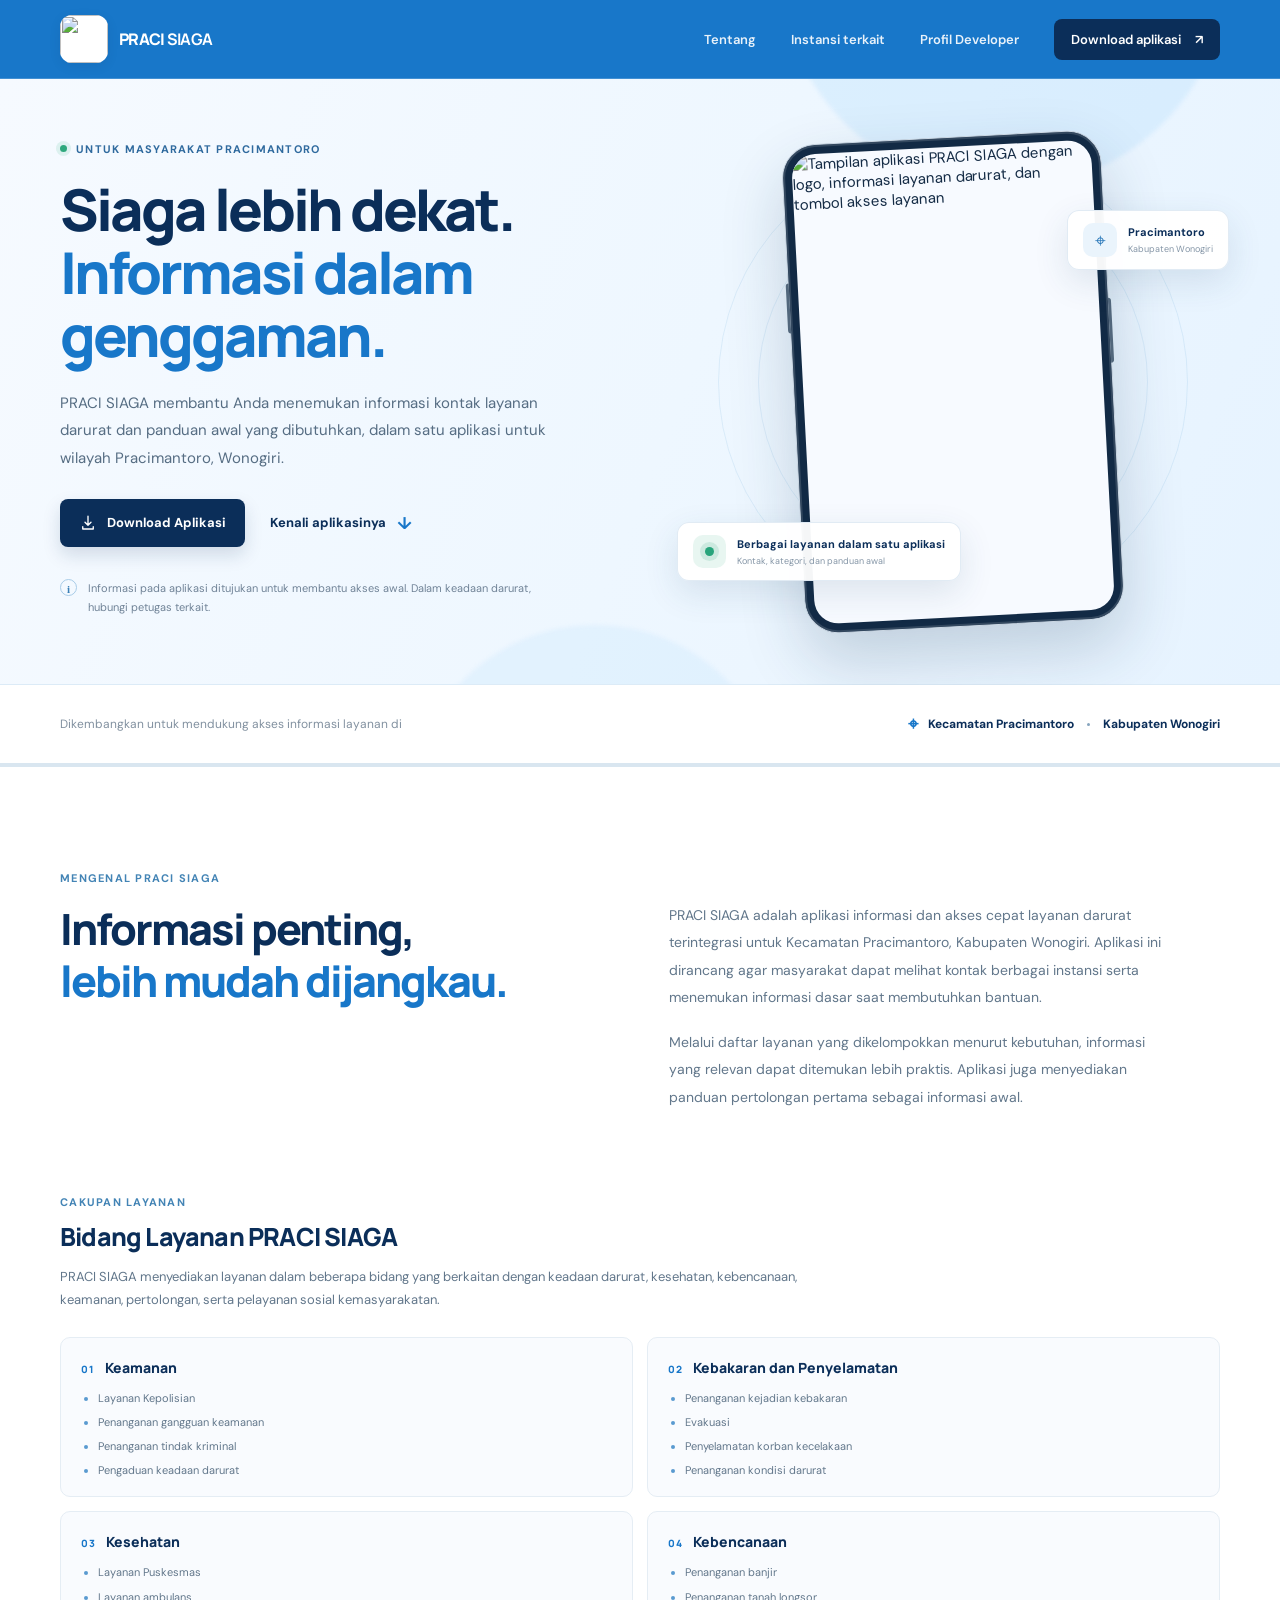
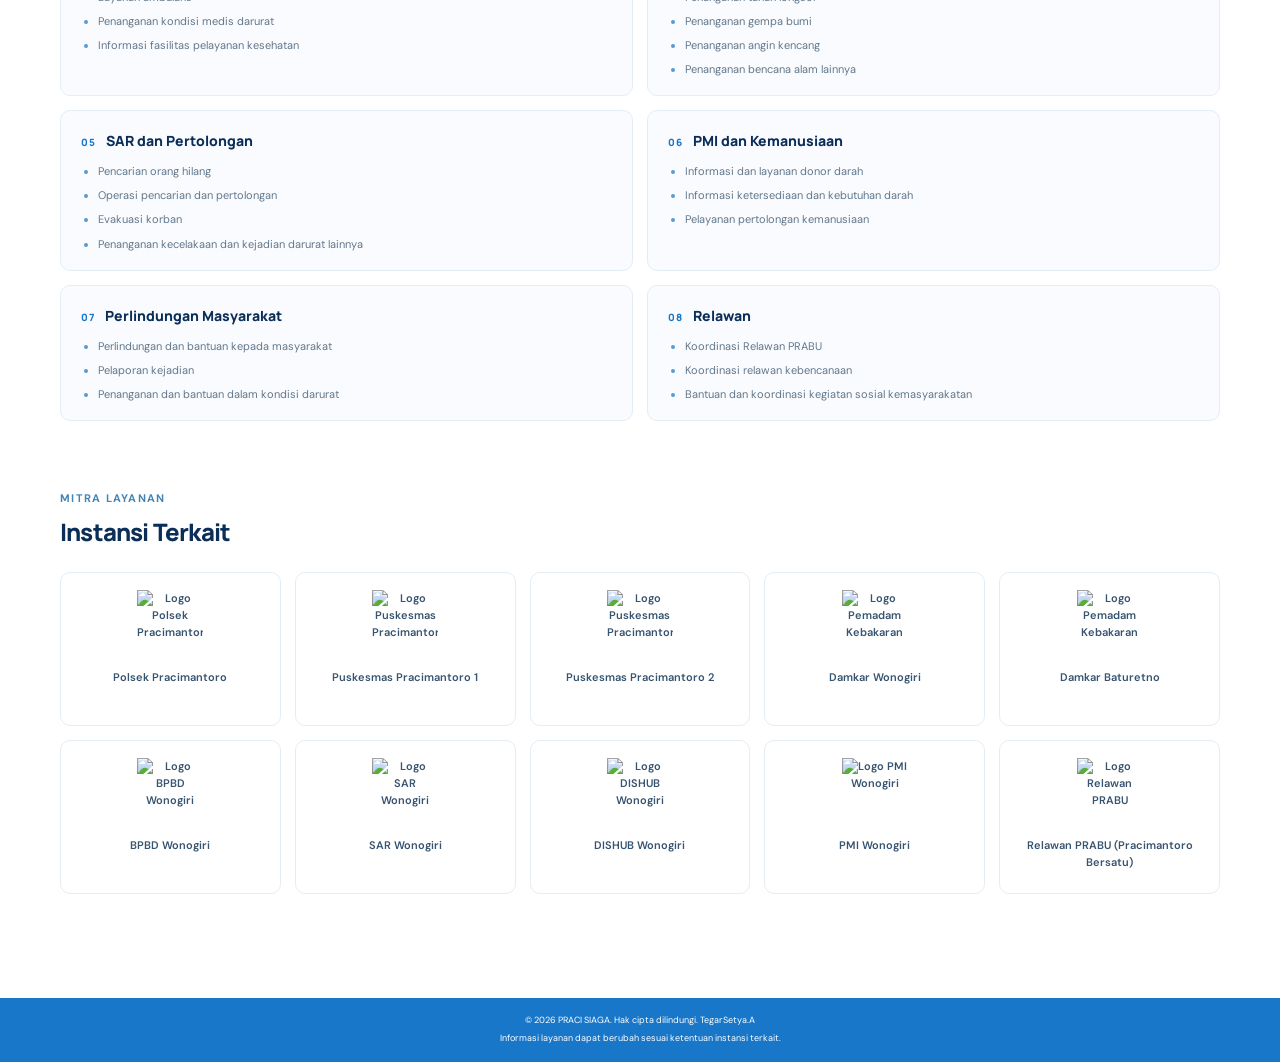
==== index.html @ 0dc073da "Add files via upload" ====
<!doctype html>
<html lang="id">
  <head>
    <meta charset="utf-8" />
    <meta name="viewport" content="width=device-width, initial-scale=1" />
    <meta name="theme-color" content="#0b2e59" />
    <meta
      name="description"
      content="Kenali PRACI SIAGA, aplikasi informasi dan akses cepat layanan darurat terintegrasi untuk masyarakat Kecamatan Pracimantoro, Kabupaten Wonogiri."
    />
    <meta property="og:title" content="PRACI SIAGA — Siaga lebih dekat" />
    <meta
      property="og:description"
      content="Informasi layanan darurat, kontak instansi, dan panduan awal dalam satu aplikasi untuk masyarakat Pracimantoro."
    />
    <meta property="og:type" content="website" />
    <title>PRACI SIAGA — Informasi dan akses cepat layanan darurat</title>
    <link rel="icon" href="assets/logo-praci-siaga.jpg" type="image/jpeg" />
    <link rel="stylesheet" href="styles.css" />
    <script src="script.js" defer></script>
  </head>
  <body>
    <header class="site-header">
      <div class="container header-inner">
        <a class="brand" href="#beranda" aria-label="PRACI SIAGA — ke beranda">
          <img src="assets/logo-praci-siaga.jpg" alt="" width="48" height="48" />
          <span class="brand-name">PRACI <strong>SIAGA</strong></span>
        </a>
        <button class="menu-toggle" type="button" aria-expanded="false" aria-controls="site-nav">
          <span class="sr-only">Buka menu navigasi</span>
          <span></span><span></span><span></span>
        </button>
        <nav class="site-nav" id="site-nav" aria-label="Navigasi utama">
          <a href="#tentang">Tentang</a>
          <a href="#instansi">Instansi terkait</a>
          <a href="developer.html">Profil Developer</a>
          <a class="nav-cta" href="download.html">Download aplikasi <span aria-hidden="true">↗</span></a>
        </nav>
      </div>
    </header>

    <main>
      <section class="hero" id="beranda">
        <div class="hero-glow hero-glow-one" aria-hidden="true"></div>
        <div class="hero-glow hero-glow-two" aria-hidden="true"></div>
        <div class="container hero-layout">
          <div class="hero-copy">
            <p class="eyebrow"><span class="eyebrow-dot"></span> Untuk masyarakat Pracimantoro</p>
            <h1>Siaga lebih dekat.<br /><span>Informasi dalam genggaman.</span></h1>
            <p class="hero-description">
              PRACI SIAGA membantu Anda menemukan informasi kontak layanan darurat dan
              panduan awal yang dibutuhkan, dalam satu aplikasi untuk wilayah
              Pracimantoro, Wonogiri.
            </p>
            <div class="hero-actions">
              <a class="button button-primary" href="download.html">
                <svg viewBox="0 0 24 24" aria-hidden="true"><path d="M12 3v12m0 0 4-4m-4 4-4-4M5 17v3h14v-3" /></svg>
                Download Aplikasi
              </a>
              <a class="text-link" href="#tentang">Kenali aplikasinya <span aria-hidden="true">↓</span></a>
            </div>
            <div class="hero-note">
              <span class="note-icon" aria-hidden="true">i</span>
              <span>Informasi pada aplikasi ditujukan untuk membantu akses awal. Dalam keadaan darurat, hubungi petugas terkait.</span>
            </div>
          </div>

          <div class="hero-visual" aria-label="Pratinjau tampilan aplikasi PRACI SIAGA">
            <div class="visual-orbit orbit-one" aria-hidden="true"></div>
            <div class="visual-orbit orbit-two" aria-hidden="true"></div>
            <div class="floating-card floating-card-top">
              <span class="floating-icon icon-blue" aria-hidden="true">⌖</span>
              <span><strong>Pracimantoro</strong><small>Kabupaten Wonogiri</small></span>
            </div>
            <div class="phone">
              <div class="phone-screen">
                <img
                  class="phone-preview-image"
                  src="assets/praci-siaga-app.png"
                  alt="Tampilan aplikasi PRACI SIAGA dengan logo, informasi layanan darurat, dan tombol akses layanan"
                  width="645"
                  height="913"
                />
              </div>
            </div>
            <div class="floating-card floating-card-bottom">
              <span class="pulse-mark" aria-hidden="true"><span></span></span>
              <span><strong>Berbagai layanan dalam satu aplikasi</strong><small>Kontak, kategori, dan panduan awal</small></span>
            </div>
          </div>
        </div>
        <div class="hero-bottom-line" aria-hidden="true"></div>
      </section>

      <section class="trust-strip" aria-label="Ringkasan aplikasi">
        <div class="container trust-inner">
          <p>Dikembangkan untuk mendukung akses informasi layanan di</p>
          <div class="trust-location"><span aria-hidden="true">⌖</span> Kecamatan Pracimantoro <i></i> Kabupaten Wonogiri</div>
        </div>
      </section>

      <section class="section about-section" id="tentang">
        <div class="container about-layout">
          <div class="section-heading">
            <p class="eyebrow eyebrow-light">Mengenal PRACI SIAGA</p>
            <h2>Informasi penting,<br /><span>lebih mudah dijangkau.</span></h2>
          </div>
          <div class="about-copy">
            <p>
              PRACI SIAGA adalah aplikasi informasi dan akses cepat layanan darurat
              terintegrasi untuk Kecamatan Pracimantoro, Kabupaten Wonogiri. Aplikasi ini
              dirancang agar masyarakat dapat melihat kontak berbagai instansi serta
              menemukan informasi dasar saat membutuhkan bantuan.
            </p>
            <p>
              Melalui daftar layanan yang dikelompokkan menurut kebutuhan, informasi yang
              relevan dapat ditemukan lebih praktis. Aplikasi juga menyediakan panduan
              pertolongan pertama sebagai informasi awal.
            </p>
          </div>
        </div>

        <div class="container service-area-section" aria-labelledby="service-area-title">
          <div class="service-area-heading">
            <p class="eyebrow eyebrow-light">Cakupan layanan</p>
            <h2 id="service-area-title">Bidang Layanan PRACI SIAGA</h2>
            <p>PRACI SIAGA menyediakan layanan dalam beberapa bidang yang berkaitan dengan keadaan darurat, kesehatan, kebencanaan, keamanan, pertolongan, serta pelayanan sosial kemasyarakatan.</p>
          </div>
          <div class="service-area-grid">
            <article class="service-area-card">
              <h3><span>01</span> Keamanan</h3>
              <ul>
                <li>Layanan Kepolisian</li>
                <li>Penanganan gangguan keamanan</li>
                <li>Penanganan tindak kriminal</li>
                <li>Pengaduan keadaan darurat</li>
              </ul>
            </article>
            <article class="service-area-card">
              <h3><span>02</span> Kebakaran dan Penyelamatan</h3>
              <ul>
                <li>Penanganan kejadian kebakaran</li>
                <li>Evakuasi</li>
                <li>Penyelamatan korban kecelakaan</li>
                <li>Penanganan kondisi darurat</li>
              </ul>
            </article>
            <article class="service-area-card">
              <h3><span>03</span> Kesehatan</h3>
              <ul>
                <li>Layanan Puskesmas</li>
                <li>Layanan ambulans</li>
                <li>Penanganan kondisi medis darurat</li>
                <li>Informasi fasilitas pelayanan kesehatan</li>
              </ul>
            </article>
            <article class="service-area-card">
              <h3><span>04</span> Kebencanaan</h3>
              <ul>
                <li>Penanganan banjir</li>
                <li>Penanganan tanah longsor</li>
                <li>Penanganan gempa bumi</li>
                <li>Penanganan angin kencang</li>
                <li>Penanganan bencana alam lainnya</li>
              </ul>
            </article>
            <article class="service-area-card">
              <h3><span>05</span> SAR dan Pertolongan</h3>
              <ul>
                <li>Pencarian orang hilang</li>
                <li>Operasi pencarian dan pertolongan</li>
                <li>Evakuasi korban</li>
                <li>Penanganan kecelakaan dan kejadian darurat lainnya</li>
              </ul>
            </article>
            <article class="service-area-card">
              <h3><span>06</span> PMI dan Kemanusiaan</h3>
              <ul>
                <li>Informasi dan layanan donor darah</li>
                <li>Informasi ketersediaan dan kebutuhan darah</li>
                <li>Pelayanan pertolongan kemanusiaan</li>
              </ul>
            </article>
            <article class="service-area-card">
              <h3><span>07</span> Perlindungan Masyarakat</h3>
              <ul>
                <li>Perlindungan dan bantuan kepada masyarakat</li>
                <li>Pelaporan kejadian</li>
                <li>Penanganan dan bantuan dalam kondisi darurat</li>
              </ul>
            </article>
            <article class="service-area-card">
              <h3><span>08</span> Relawan</h3>
              <ul>
                <li>Koordinasi Relawan PRABU</li>
                <li>Koordinasi relawan kebencanaan</li>
                <li>Bantuan dan koordinasi kegiatan sosial kemasyarakatan</li>
              </ul>
            </article>
          </div>
        </div>

        <div class="container agency-section" id="instansi">
          <div class="agency-heading">
            <p class="eyebrow eyebrow-light">Mitra layanan</p>
            <h2>Instansi Terkait</h2>
          </div>
          <ul class="agency-grid" aria-label="Daftar instansi terkait PRACI SIAGA">
            <li class="agency-card"><img class="agency-logo" src="assets/logo-polsek-pracimantoro.png" alt="Logo Polsek Pracimantoro" width="66" height="66" /><span>Polsek Pracimantoro</span></li>
            <li class="agency-card"><img class="agency-logo" src="assets/logo-puskesmas.png" alt="Logo Puskesmas Pracimantoro" width="66" height="66" /><span>Puskesmas Pracimantoro 1</span></li>
            <li class="agency-card"><img class="agency-logo" src="assets/logo-puskesmas.png" alt="Logo Puskesmas Pracimantoro" width="66" height="66" /><span>Puskesmas Pracimantoro 2</span></li>
            <li class="agency-card"><img class="agency-logo" src="assets/logo-damkar.png" alt="Logo Pemadam Kebakaran" width="66" height="66" /><span>Damkar Wonogiri</span></li>
            <li class="agency-card"><img class="agency-logo" src="assets/logo-damkar.png" alt="Logo Pemadam Kebakaran" width="66" height="66" /><span>Damkar Baturetno</span></li>
            <li class="agency-card"><img class="agency-logo" src="assets/logo-bpbd-wonogiri.png" alt="Logo BPBD Wonogiri" width="66" height="66" /><span>BPBD Wonogiri</span></li>
            <li class="agency-card"><img class="agency-logo" src="assets/logo-sar-wonogiri.png" alt="Logo SAR Wonogiri" width="66" height="66" /><span>SAR Wonogiri</span></li>
            <li class="agency-card"><img class="agency-logo" src="assets/logo-dishub-wonogiri.png" alt="Logo DISHUB Wonogiri" width="66" height="66" /><span>DISHUB Wonogiri</span></li>
            <li class="agency-card"><img class="agency-logo" src="assets/logo-pmi-wonogiri.png" alt="Logo PMI Wonogiri" width="66" height="66" /><span>PMI Wonogiri</span></li>
            <li class="agency-card"><img class="agency-logo" src="assets/logo-relawan-prabu.png" alt="Logo Relawan PRABU" width="66" height="66" /><span>Relawan PRABU (Pracimantoro Bersatu)</span></li>
          </ul>
        </div>
      </section>

    </main>

    <footer class="site-footer">
      <div class="container footer-bottom">
        <span>© 2026 PRACI SIAGA. Hak cipta dilindungi. TegarSetya.A</span>
        <span>Informasi layanan dapat berubah sesuai ketentuan instansi terkait.</span>
      </div>
    </footer>
  </body>
</html>
---- styles.css ----
@import url("https://fonts.googleapis.com/css2?family=DM+Sans:wght@400;500;600;700&family=Manrope:wght@400;500;600;700;800&display=swap");

:root {
  color-scheme: light;
  --navy: #0b2e59;
  --navy-deep: #082447;
  --blue: #1877c9;
  --blue-light: #dff1ff;
  --ice: #f4f9fe;
  --text: #142b45;
  --muted: #61758a;
  --line: #e2eaf1;
  --white: #fff;
  --font-body: "DM Sans", "Segoe UI", sans-serif;
  --font-heading: "Manrope", "Segoe UI", sans-serif;
}

* { box-sizing: border-box; }
html { scroll-behavior: smooth; scroll-padding-top: 92px; }
body { margin: 0; color: var(--text); background: #fff; font-family: var(--font-body); font-size: 15px; -webkit-font-smoothing: antialiased; }
a { color: inherit; text-decoration: none; }
button { font: inherit; }
.container { width: min(1160px, calc(100% - 48px)); margin: 0 auto; }
.sr-only { position: absolute; width: 1px; height: 1px; padding: 0; margin: -1px; overflow: hidden; clip: rect(0,0,0,0); white-space: nowrap; border: 0; }

.site-header { position: sticky; top: 0; z-index: 20; background: var(--blue); border-bottom: 1px solid rgba(255,255,255,.18); backdrop-filter: blur(16px); }
.header-inner { height: 78px; display: flex; align-items: center; justify-content: space-between; }
.brand { display: inline-flex; align-items: center; gap: 11px; }
.brand img { object-fit: cover; border-radius: 12px; background: #fff; box-shadow: 0 3px 12px rgba(9,42,78,.09); }
.brand-name { color: #fff; font-family: var(--font-heading); font-size: 16px; font-weight: 800; letter-spacing: -.7px; }
.brand-name strong { color: #fff; }
.site-nav { display: flex; align-items: center; gap: 35px; color: rgba(255,255,255,.9); font-size: 13px; font-weight: 600; }
.site-nav > a:not(.nav-cta):hover { color: #fff; }
.footer-top:hover { color: var(--blue); }
.site-nav .nav-cta { display: inline-flex; align-items: center; gap: 14px; padding: 12px 17px; color: #fff; background: var(--navy); border-radius: 8px; transition: background .2s, transform .2s; }
.site-nav .nav-cta:hover { color: var(--navy); background: #fff; transform: translateY(-1px); }
.menu-toggle { display: none; border: 0; background: transparent; }

.hero { position: relative; min-height: 606px; overflow: hidden; background: linear-gradient(112deg, #f6faff 0%, #eef7ff 53%, #e6f3ff 100%); }
.hero-layout { position: relative; z-index: 1; display: grid; grid-template-columns: 1.04fr .96fr; align-items: center; min-height: 606px; gap: 48px; }
.hero-copy { max-width: 590px; padding: 58px 0 64px; }
.eyebrow { display: flex; align-items: center; gap: 9px; margin: 0 0 22px; color: #2f6a9e; font-size: 11px; font-weight: 700; letter-spacing: 1.25px; text-transform: uppercase; }
.eyebrow-dot { width: 7px; height: 7px; background: #2ea87d; border-radius: 50%; box-shadow: 0 0 0 4px rgba(46,168,125,.12); }
h1, h2, h3, p { margin-top: 0; }
.hero h1 { margin: 0; color: var(--navy); font-family: var(--font-heading); font-size: clamp(40px, 4.5vw, 58px); font-weight: 800; letter-spacing: -3px; line-height: 1.1; }
.hero h1 span, .section-heading h2 span { color: var(--blue); }
.hero-description { max-width: 515px; margin: 22px 0 26px; color: #566d83; font-size: 15px; line-height: 1.85; }
.hero-actions { display: flex; align-items: center; gap: 25px; }
.button { display: inline-flex; justify-content: center; align-items: center; gap: 10px; min-height: 48px; padding: 0 19px; border-radius: 8px; font-size: 13px; font-weight: 700; transition: transform .2s, background .2s; }
.button svg { width: 18px; height: 18px; fill: none; stroke: currentColor; stroke-width: 1.8; stroke-linecap: round; stroke-linejoin: round; }
.button-primary { color: #fff; background: var(--navy); box-shadow: 0 8px 18px rgba(11,46,89,.15); }
.button-primary:hover { background: var(--blue); transform: translateY(-2px); }
.text-link { display: inline-flex; gap: 11px; align-items: center; color: var(--navy); font-size: 13px; font-weight: 700; }
.text-link span { color: var(--blue); font-size: 17px; }
.hero-note { display: flex; align-items: flex-start; gap: 11px; max-width: 475px; margin-top: 32px; color: #708397; font-size: 11px; line-height: 1.7; }
.note-icon { display: inline-grid; flex: 0 0 17px; height: 17px; place-items: center; color: #397fb6; border: 1px solid #a8cce8; border-radius: 50%; font-family: Georgia,serif; font-size: 11px; font-weight: 700; }
.hero-glow { position: absolute; border-radius: 50%; background: rgba(163,213,249,.25); filter: blur(2px); }
.hero-glow-one { width: 450px; height: 450px; top: -340px; right: 4%; }
.hero-glow-two { width: 370px; height: 370px; bottom: -310px; left: 32%; background: rgba(186,223,250,.23); }
.hero-bottom-line { position: absolute; right: 0; bottom: 0; left: 0; height: 1px; background: #dcebf7; }

.hero-visual { position: relative; display: flex; height: 570px; align-items: center; justify-content: center; }
.visual-orbit { position: absolute; border: 1px solid rgba(70,145,205,.12); border-radius: 50%; }
.orbit-one { width: 470px; height: 470px; }
.orbit-two { width: 390px; height: 390px; }
.phone { position: relative; z-index: 1; width: 320px; height: 490px; padding: 9px; border: 1px solid #ccd8e4; border-radius: 34px; background: #122a45; box-shadow: 0 28px 65px rgba(18,53,86,.2), inset 0 0 0 2px rgba(255,255,255,.14); transform: rotate(-3deg); }
.phone::before { position: absolute; top: 137px; left: -3px; width: 3px; height: 50px; border-radius: 3px 0 0 3px; background: #52677c; content: ""; }
.phone::after { position: absolute; top: 168px; right: -3px; width: 3px; height: 65px; border-radius: 0 3px 3px 0; background: #52677c; content: ""; }
.phone-screen { position: relative; height: 100%; overflow: hidden; border-radius: 24px; background: #f7faff; }
.phone-preview-image { display: block; width: 100%; height: 100%; object-fit: cover; object-position: center; }
.phone-status { display: flex; justify-content: space-between; padding: 1px 5px 20px; color: #293d52; font-size: 8px; font-weight: 700; }
.app-top { display: flex; align-items: center; justify-content: space-between; margin: 0 -15px; padding: 19px 18px 20px; color: #fff; background: linear-gradient(125deg, #0b2e59, #1c72b6); }
.app-kicker { color: #b7daf4; font-size: 7px; font-weight: 600; letter-spacing: .7px; }
.app-top h2 { margin: 6px 0 3px; font-family: var(--font-heading); font-size: 19px; font-weight: 800; letter-spacing: -.5px; }
.app-top p { margin: 0; color: #d4e9f9; font-size: 9px; }
.app-mark { display: grid; width: 36px; height: 36px; place-items: center; border: 1px solid rgba(255,255,255,.47); border-radius: 12px; background: rgba(255,255,255,.14); font-size: 11px; font-weight: 800; }
.phone-search { display: flex; align-items: center; gap: 7px; height: 33px; margin-top: 14px; padding: 0 10px; color: #8a9aaa; border: 1px solid #e4ebf1; border-radius: 7px; background: #fff; font-size: 9px; }
.phone-search span { color: #347db8; font-size: 16px; }
.phone-section-title { display: flex; justify-content: space-between; align-items: center; margin: 16px 0 9px; color: var(--navy); font-size: 10px; }
.phone-section-title span { color: #4285bb; font-size: 8px; }
.service-grid { display: grid; grid-template-columns: repeat(4,1fr); gap: 6px; }
.mini-service { display: flex; align-items: center; flex-direction: column; gap: 5px; padding: 9px 3px 7px; border: 1px solid #edf1f5; border-radius: 8px; background: #fff; color: #506579; font-size: 7px; }
.mini-icon { display: grid; width: 27px; height: 27px; place-items: center; border-radius: 8px; font-size: 15px; font-weight: 700; }
.mini-navy { color: #275d96; background: #eaf3fb; }.mini-red { color: #d85357; background: #fff0ef; }.mini-orange { color: #d48436; background: #fff5e8; }.mini-green { color: #298e78; background: #e9f7f3; }
.contact-row { display: flex; align-items: center; gap: 8px; padding: 9px 0; border-top: 1px solid #eaf0f5; }
.contact-symbol { display: grid; flex: 0 0 30px; height: 30px; place-items: center; border-radius: 8px; font-size: 15px; font-weight: 700; }
.symbol-navy { color: #275d96; background: #eaf3fb; }.symbol-red { color: #d85357; background: #fff0ef; }
.contact-row > span:nth-child(2) { min-width: 0; flex: 1; }
.contact-row strong, .contact-row small { display: block; }
.contact-row strong { overflow: hidden; color: #243a50; font-size: 8px; font-weight: 700; text-overflow: ellipsis; white-space: nowrap; }
.contact-row small { margin-top: 3px; color: #8a99a8; font-size: 7px; }
.contact-arrow { color: #7b91a6; font-size: 19px; }
.phone-bottom { position: absolute; right: 0; bottom: 0; left: 0; display: flex; justify-content: space-around; align-items: center; height: 38px; border-top: 1px solid #e6edf3; background: #fff; color: #8a99a8; font-size: 7px; }
.bottom-active { position: absolute; left: 30px; bottom: 7px; width: 23px; height: 2px; border-radius: 2px; background: #277bb9; }
.floating-card { position: absolute; z-index: 2; display: flex; align-items: center; gap: 11px; padding: 12px 15px; border: 1px solid rgba(222,233,243,.9); border-radius: 12px; background: rgba(255,255,255,.96); box-shadow: 0 12px 34px rgba(29,71,108,.12); }
.floating-card strong, .floating-card small { display: block; }
.floating-card strong { color: var(--navy); font-size: 11px; }
.floating-card small { margin-top: 4px; color: #8596a7; font-size: 9px; }
.floating-card-top { top: 113px; right: -9px; }
.floating-card-bottom { bottom: 86px; left: -9px; }
.floating-icon { display: grid; width: 34px; height: 34px; place-items: center; border-radius: 10px; font-size: 19px; }
.icon-blue { color: #2776b8; background: #eaf4fc; }
.pulse-mark { display: grid; width: 33px; height: 33px; place-items: center; border-radius: 10px; background: #e8f6f1; }
.pulse-mark span { width: 9px; height: 9px; border-radius: 50%; background: #28a47b; box-shadow: 0 0 0 5px rgba(40,164,123,.15); }

.trust-strip { background: #fff; border-bottom: 4px solid #d9e6f0; }
.trust-inner { display: flex; justify-content: space-between; align-items: center; min-height: 78px; }
.trust-inner p { margin: 0; color: #8291a0; font-size: 12px; }
.trust-location { display: flex; align-items: center; gap: 10px; color: var(--navy); font-size: 12px; font-weight: 700; }
.trust-location span { color: var(--blue); font-size: 18px; }
.trust-location i { width: 3px; height: 3px; margin: 0 3px; border-radius: 50%; background: #86a4be; }

.section { padding: 104px 0; }
.about-section { background: #fff; }
.about-layout { display: grid; grid-template-columns: .95fr 1.05fr; gap: 110px; align-items: start; }
.eyebrow-light { margin-bottom: 18px; color: #4384b5; }
.section-heading h2 { margin: 0; color: var(--navy); font-family: var(--font-heading); font-size: clamp(32px,3.5vw,43px); font-weight: 800; letter-spacing: -2px; line-height: 1.2; }
.about-copy { max-width: 510px; padding-top: 31px; }
.about-copy p { margin-bottom: 18px; color: #62778b; font-size: 14px; line-height: 1.95; }

.service-area-section { margin-top: 66px; }
.service-area-heading { max-width: 760px; margin-bottom: 25px; }
.service-area-heading .eyebrow { margin-bottom: 10px; }
.service-area-heading h2 { margin: 0 0 11px; color: var(--navy); font-family: var(--font-heading); font-size: 25px; font-weight: 800; letter-spacing: -.8px; }
.service-area-heading > p:last-child { margin: 0; color: #62778b; font-size: 13px; line-height: 1.8; }
.service-area-grid { display: grid; grid-template-columns: repeat(2, minmax(0, 1fr)); gap: 14px; }
.service-area-card { padding: 19px 20px 17px; border: 1px solid #e5edf4; border-radius: 10px; background: #f9fbfe; }
.service-area-card h3 { display: flex; align-items: baseline; gap: 11px; margin: 0 0 11px; color: var(--navy); font-family: var(--font-heading); font-size: 14px; font-weight: 800; line-height: 1.5; }
.service-area-card h3 span { flex: 0 0 auto; color: var(--blue); font-size: 10px; letter-spacing: .5px; }
.service-area-card ul { display: grid; gap: 6px; margin: 0; padding: 0 0 0 17px; color: #62778b; font-size: 11px; line-height: 1.65; }
.service-area-card li::marker { color: #5a9ad0; }

.agency-section { margin-top: 70px; }
.agency-heading { margin-bottom: 24px; }
.agency-heading .eyebrow { margin-bottom: 10px; }
.agency-heading h2 { margin: 0; color: var(--navy); font-family: var(--font-heading); font-size: 24px; font-weight: 800; letter-spacing: -.8px; }
.agency-grid { display: grid; grid-template-columns: repeat(5, minmax(0, 1fr)); gap: 14px; margin: 0; padding: 0; list-style: none; }
.agency-card { display: flex; min-height: 154px; flex-direction: column; align-items: center; justify-content: flex-start; gap: 13px; padding: 17px 12px 15px; border: 1px solid #e5edf4; border-radius: 10px; background: #fff; color: #36536f; text-align: center; font-size: 11px; font-weight: 600; line-height: 1.55; }
.agency-logo { display: block; width: 66px; height: 66px; flex: 0 0 66px; object-fit: contain; }

.download-section { padding: 84px 0 75px; background: #fff; }
.download-card { position: relative; display: flex; min-height: 300px; justify-content: space-between; align-items: center; padding: 45px 65px; overflow: hidden; border-radius: 14px; background: linear-gradient(110deg,#eaf5fe,#f3f9fe 65%,#e7f3fd); }
.download-copy { position: relative; z-index: 1; max-width: 625px; }
.download-copy .eyebrow { margin-bottom: 14px; color: #3379af; }
.download-copy h2 { margin: 0 0 13px; color: var(--navy); font-family: var(--font-heading); font-size: clamp(26px,3vw,35px); font-weight: 800; letter-spacing: -1.3px; line-height: 1.25; }
.download-copy > p:not(.eyebrow):not(.download-status) { max-width: 540px; margin: 0 0 19px; color: #61798e; font-size: 12px; line-height: 1.8; }
.button-download { min-height: 44px; color: #fff; background: #7e9ab2; cursor: not-allowed; font-size: 11px; }
.download-status { display: inline-flex; align-items: center; gap: 7px; margin: 13px 0 0 11px; color: #76899a; font-size: 10px; }
.download-status span { color: #d9974e; font-size: 9px; }
.download-brand { position: relative; z-index: 1; display: flex; flex-direction: column; align-items: center; gap: 11px; margin-right: 28px; }
.download-brand img { width: 142px; height: 142px; object-fit: cover; border: 6px solid rgba(255,255,255,.86); border-radius: 23px; box-shadow: 0 12px 35px rgba(25,67,103,.12); }
.download-brand span { color: #4d7798; font-size: 8px; font-weight: 700; letter-spacing: 1.4px; }
.download-watermark { position: absolute; right: 12%; bottom: -155px; color: rgba(72,143,200,.05); font-family: var(--font-heading); font-size: 390px; font-weight: 800; letter-spacing: -35px; line-height: 1; pointer-events: none; }
.download-note { margin: 14px 0 0; color: #8c9baa; text-align: center; font-size: 10px; }
.download-page-main { display: flex; min-height: calc(100vh - 78px - 72px); align-items: center; background: #fff; }
.download-page .download-section { width: 100%; }
.download-page .download-copy h1 { margin: 0 0 13px; color: var(--navy); font-family: var(--font-heading); font-size: clamp(26px,3vw,35px); font-weight: 800; letter-spacing: -1.3px; line-height: 1.25; }
.download-page .download-copy h1 + p { max-width: 540px; margin: 0 0 19px; color: #61798e; font-size: 12px; line-height: 1.8; }
.download-header-group { display: flex; align-items: center; gap: 20px; }
.download-header-back { min-height: 40px; padding: 0 14px; color: var(--navy); border: 1px solid #d6e4ef; background: #f4f9fe; font-size: 11px; }
.download-header-back:hover { background: #e8f4fd; }
.download-profile-link { color: #3379af; font-size: 11px; font-weight: 700; }
.download-profile-link:hover { color: var(--navy); }
.developer-page .download-profile-link,
.developer-page .download-profile-link:hover { color: #fff; }

.developer-page-main { background: #fff; }
.developer-hero { padding: 65px 0; background: linear-gradient(112deg, #f6faff 0%, #eef7ff 53%, #e6f3ff 100%); }
.developer-hero-layout { display: flex; align-items: center; gap: 32px; }
.developer-photo-trigger { width: 132px; height: 158px; flex: 0 0 132px; padding: 6px; overflow: hidden; border: 1px solid #d8e8f5; border-radius: 20px; background: rgba(255,255,255,.78); box-shadow: 0 14px 35px rgba(25,67,103,.15); cursor: zoom-in; }
.developer-photo-trigger:focus-visible, .developer-photo-close:focus-visible { outline: 3px solid var(--blue); outline-offset: 3px; }
.developer-photo { display: block; width: 100%; height: 100%; object-fit: cover; object-position: center 25%; border-radius: 14px; }
.developer-photo-dialog { position: relative; max-width: min(90vw, 720px); max-height: 92vh; padding: 14px; overflow: visible; border: 1px solid rgba(255,255,255,.25); border-radius: 16px; background: #fff; box-shadow: 0 24px 80px rgba(0,0,0,.35); }
.developer-photo-dialog[open] { display: grid; place-items: center; }
.developer-photo-dialog::backdrop { background: rgba(5,19,34,.82); backdrop-filter: blur(4px); }
.developer-photo-dialog > img { display: block; max-width: calc(90vw - 28px); max-height: calc(92vh - 28px); object-fit: contain; border-radius: 8px; }
.developer-photo-close { position: absolute; z-index: 1; top: -13px; right: -13px; display: grid; width: 36px; height: 36px; place-items: center; border: 1px solid #dbe5ed; border-radius: 50%; background: #fff; color: var(--navy); box-shadow: 0 3px 12px rgba(0,0,0,.2); font-size: 25px; line-height: 1; cursor: pointer; }
.developer-intro .eyebrow { margin-bottom: 11px; }
.developer-intro h1 { margin: 0; color: var(--navy); font-family: var(--font-heading); font-size: clamp(32px,4vw,46px); font-weight: 800; letter-spacing: -2px; line-height: 1.2; }
.developer-role { margin: 10px 0 0; color: #4f6c85; font-size: 14px; font-weight: 600; }
.developer-intro blockquote { margin: 19px 0 0; color: #58748d; font-size: 14px; font-style: italic; line-height: 1.7; }
.developer-content { padding-top: 63px; padding-bottom: 72px; }
.developer-section { margin-bottom: 48px; }
.developer-section > .eyebrow, .developer-contact .eyebrow { margin-bottom: 9px; }
.developer-section h2, .developer-contact h2 { margin: 0 0 14px; color: var(--navy); font-family: var(--font-heading); font-size: clamp(22px,2.5vw,29px); font-weight: 800; letter-spacing: -.8px; line-height: 1.3; }
.developer-section > p:not(.eyebrow) { max-width: 850px; margin: 0 0 12px; color: #61798e; font-size: 13px; line-height: 1.85; }
.developer-card-grid { display: grid; grid-template-columns: repeat(3,minmax(0,1fr)); gap: 14px; }
.developer-info-card { padding: 20px; border: 1px solid #e5edf4; border-radius: 10px; background: #f9fbfe; }
.developer-info-card h3 { margin: 0 0 8px; color: var(--navy); font-family: var(--font-heading); font-size: 14px; font-weight: 800; }
.developer-info-card p { margin: 0; color: #61798e; font-size: 12px; line-height: 1.75; }
.developer-mission-grid { grid-template-columns: repeat(2,minmax(0,1fr)); }
.developer-contact { display: grid; grid-template-columns: 1fr 1fr; gap: 28px; align-items: center; padding: 27px; border: 1px solid #e2edf6; border-radius: 12px; background: #f4f9fe; }
.developer-contact h2 { margin-bottom: 9px; }
.developer-contact > div > p:last-child { margin: 0; color: #61798e; font-size: 12px; line-height: 1.7; }
.developer-contact address { display: grid; gap: 13px; color: #49677f; font-size: 12px; font-style: normal; overflow-wrap: anywhere; }
.developer-contact address a, .developer-contact address p { margin: 0; }
.developer-contact address a:hover { color: var(--blue); }
.developer-contact address span { display: block; margin-bottom: 3px; color: #8092a2; font-size: 10px; font-weight: 700; letter-spacing: .3px; text-transform: uppercase; }
.developer-header-links { display: flex; align-items: center; gap: 20px; }

.emergency-note { padding: 32px 0; background: #f7f9fb; border-top: 1px solid #edf1f4; border-bottom: 1px solid #edf1f4; }
.emergency-note-inner { display: flex; align-items: center; gap: 17px; }
.emergency-symbol { display: grid; flex: 0 0 35px; height: 35px; place-items: center; color: #b86d27; border: 1px solid #eddbbf; border-radius: 50%; background: #fff9f0; font-family: Georgia,serif; font-weight: 700; }
.emergency-note h2 { margin: 0 0 5px; color: var(--navy); font-family: var(--font-heading); font-size: 13px; font-weight: 800; }
.emergency-note p { max-width: 700px; margin: 0; color: #77899a; font-size: 10px; line-height: 1.7; }
.emergency-note-inner > a { display: inline-flex; flex: 0 0 auto; gap: 8px; align-items: center; margin-left: auto; color: #2f75aa; font-size: 10px; font-weight: 700; }

.site-footer { background: var(--blue); }
.footer-main { display: flex; align-items: center; gap: 25px; padding-top: 30px; padding-bottom: 27px; }
.footer-brand img { width: 42px; height: 42px; }
.footer-brand .brand-name { font-size: 14px; }
.footer-main > p { margin: 0; color: #7b8b9a; font-size: 10px; line-height: 1.7; }
.footer-top { display: inline-flex; gap: 10px; align-items: center; margin-left: auto; color: #63798d; font-size: 10px; font-weight: 600; }
.footer-top span { color: #347daf; font-size: 15px; }
.footer-bottom { display: flex; flex-direction: column; align-items: center; justify-content: center; gap: 6px; padding-top: 16px; padding-bottom: 18px; color: #fff; font-size: 9px; text-align: center; }

@media (min-width: 1400px) { .hero-layout { min-height: 650px; }.hero { min-height: 650px; }.hero-visual { height: 610px; } }
@media (max-width: 1000px) {
  .container { width: min(100% - 40px, 820px); }
  .hero-layout { grid-template-columns: 1.05fr .95fr; gap: 20px; }
  .hero h1 { font-size: 47px; }
  .hero-visual { transform: scale(.9); transform-origin: center; }
  .floating-card-top { right: -22px; }.floating-card-bottom { left: -22px; }
  .about-layout { gap: 55px; }
  .service-area-grid { gap: 11px; }
  .service-area-card { padding-right: 16px; padding-left: 16px; }
  .agency-grid { grid-template-columns: repeat(3, minmax(0, 1fr)); }
  .download-card { padding-right: 42px; padding-left: 42px; }
}
@media (max-width: 700px) {
  html { scroll-padding-top: 72px; }
  .container { width: calc(100% - 38px); }
  .header-inner { height: 68px; }
  .download-header-group { gap: 12px; }
  .download-header-group .brand { gap: 8px; }
  .brand img { width: 41px; height: 41px; border-radius: 10px; }
  .brand-name { font-size: 14px; }
  .download-header-back { min-height: 38px; padding: 0 10px; font-size: 9px; }
  .developer-hero { padding: 44px 0; }
  .developer-hero-layout { align-items: flex-start; flex-direction: column; gap: 19px; }
  .developer-photo-trigger { width: 104px; height: 126px; flex-basis: 104px; border-radius: 16px; }
  .developer-photo-trigger img { border-radius: 11px; }
  .developer-role { font-size: 12px; line-height: 1.6; }
  .developer-intro blockquote { margin-top: 13px; font-size: 12px; }
  .developer-content { padding-top: 44px; padding-bottom: 52px; }
  .developer-section { margin-bottom: 36px; }
  .developer-section > p:not(.eyebrow) { font-size: 11px; }
  .developer-card-grid, .developer-mission-grid { grid-template-columns: 1fr; gap: 10px; }
  .developer-info-card { padding: 16px; }
  .developer-info-card h3 { font-size: 12px; }
  .developer-info-card p { font-size: 10px; }
  .developer-contact { grid-template-columns: 1fr; gap: 19px; padding: 20px; }
  .developer-contact address { font-size: 10px; }
  .developer-header-links { gap: 9px; }
  .developer-header-links .download-header-back { font-size: 8px; }
  .menu-toggle { display: flex; width: 39px; height: 39px; flex-direction: column; justify-content: center; gap: 5px; padding: 8px; cursor: pointer; }
  .menu-toggle span:not(.sr-only) { width: 22px; height: 2px; border-radius: 2px; background: #fff; }
  .site-nav { position: absolute; top: 67px; right: 0; left: 0; display: none; flex-direction: column; align-items: stretch; gap: 0; padding: 7px 19px 18px; border-bottom: 1px solid rgba(255,255,255,.2); background: var(--blue); box-shadow: 0 14px 20px rgba(12,45,77,.12); }
  .site-nav.is-open { display: flex; }
  .site-nav > a:not(.nav-cta) { padding: 13px 4px; border-bottom: 1px solid rgba(255,255,255,.2); }
  .site-nav .nav-cta { justify-content: space-between; margin-top: 13px; }
  .hero { min-height: 0; }
  .hero-layout { display: flex; min-height: 0; flex-direction: column; gap: 0; align-items: stretch; }
  .hero-copy { padding: 50px 0 0; }
  .eyebrow { margin-bottom: 18px; font-size: 9px; }
  .hero h1 { font-size: clamp(37px,10vw,49px); letter-spacing: -2.4px; }
  .hero-description { margin: 18px 0 21px; font-size: 13px; line-height: 1.8; }
  .hero-actions { flex-wrap: wrap; gap: 16px; }
  .button { min-height: 45px; padding: 0 14px; font-size: 11px; }
  .text-link { font-size: 11px; }
  .hero-note { margin-top: 22px; font-size: 10px; }
  .hero-visual { height: 440px; margin-top: 46px; transform: scale(.78); transform-origin: center top; }
  .floating-card-top { top: 80px; right: -5px; }.floating-card-bottom { bottom: 43px; left: -8px; }
  .trust-inner { min-height: 80px; align-items: flex-start; flex-direction: column; justify-content: center; gap: 8px; }
  .trust-inner p { font-size: 10px; }.trust-location { gap: 7px; font-size: 10px; }
  .trust-location span { font-size: 14px; }
  .section { padding: 70px 0; }
  .about-layout { grid-template-columns: 1fr; gap: 13px; }
  .section-heading h2 { font-size: 34px; letter-spacing: -1.5px; }
  .about-copy { padding-top: 0; }.about-copy p { font-size: 12px; }
  .service-area-section { margin-top: 48px; }
  .service-area-heading h2 { font-size: 22px; }
  .service-area-heading > p:last-child { font-size: 11px; }
  .service-area-grid { grid-template-columns: 1fr; gap: 10px; }
  .service-area-card { padding: 16px; }
  .service-area-card h3 { font-size: 13px; }
  .service-area-card ul { font-size: 10px; }
  .agency-section { margin-top: 52px; }
  .agency-grid { grid-template-columns: repeat(2, minmax(0, 1fr)); gap: 10px; }
  .agency-card { min-height: 144px; padding: 14px 9px 12px; font-size: 10px; }
  .agency-logo { width: 60px; height: 60px; flex-basis: 60px; }
  .download-section { padding: 60px 0; }
  .download-card { min-height: 0; align-items: flex-start; flex-direction: column; gap: 22px; padding: 29px 24px; }
  .download-copy h2 { font-size: 27px; }
  .download-copy > p:not(.eyebrow):not(.download-status) { font-size: 11px; }
  .download-status { margin-left: 0; }
  .download-brand { flex-direction: row; gap: 10px; margin: 0; }
  .download-brand img { width: 48px; height: 48px; border-width: 3px; border-radius: 10px; }
  .download-brand span { font-size: 7px; }
  .download-note { font-size: 9px; line-height: 1.6; }
  .emergency-note-inner { align-items: flex-start; flex-wrap: wrap; gap: 10px 12px; }
  .emergency-symbol { flex-basis: 30px; height: 30px; }
  .emergency-note-inner > div { flex: 1; }
  .emergency-note h2 { font-size: 12px; }.emergency-note p { font-size: 9px; }
  .emergency-note-inner > a { margin: 2px 0 0 42px; font-size: 9px; }
  .footer-main { flex-wrap: wrap; gap: 14px; padding-top: 24px; }
  .footer-main > p { order: 3; width: 100%; }
  .footer-top { font-size: 9px; }
  .footer-bottom { font-size: 8px; }
}
@media (max-width: 380px) {
  .container { width: calc(100% - 30px); }
  .hero h1 { font-size: 36px; }
  .hero-actions { align-items: flex-start; flex-direction: column; }
  .hero-visual { height: 405px; margin-top: 58px; transform: scale(.7); }
  .download-status { font-size: 9px; }
}
@media (prefers-reduced-motion: reduce) {
  *, *::before, *::after { scroll-behavior: auto !important; animation-duration: .01ms !important; animation-iteration-count: 1 !important; transition-duration: .01ms !important; }
}
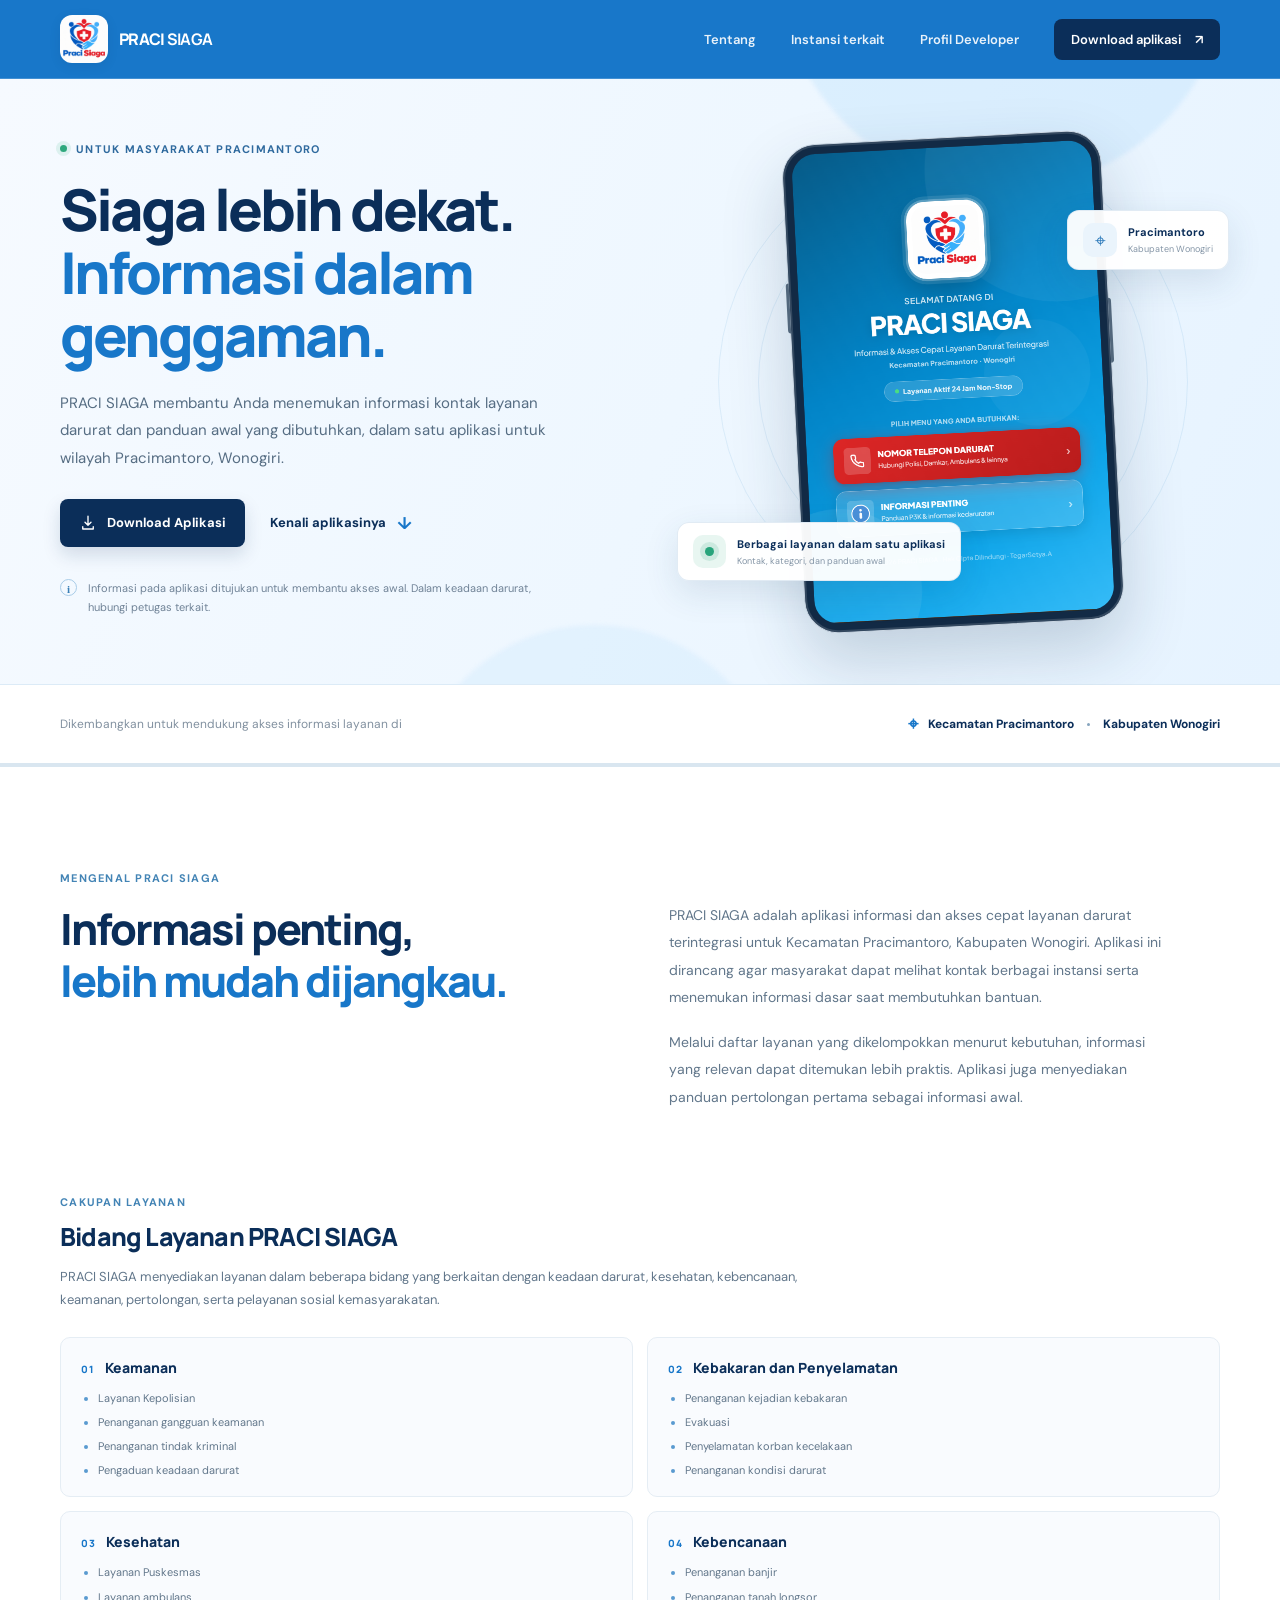
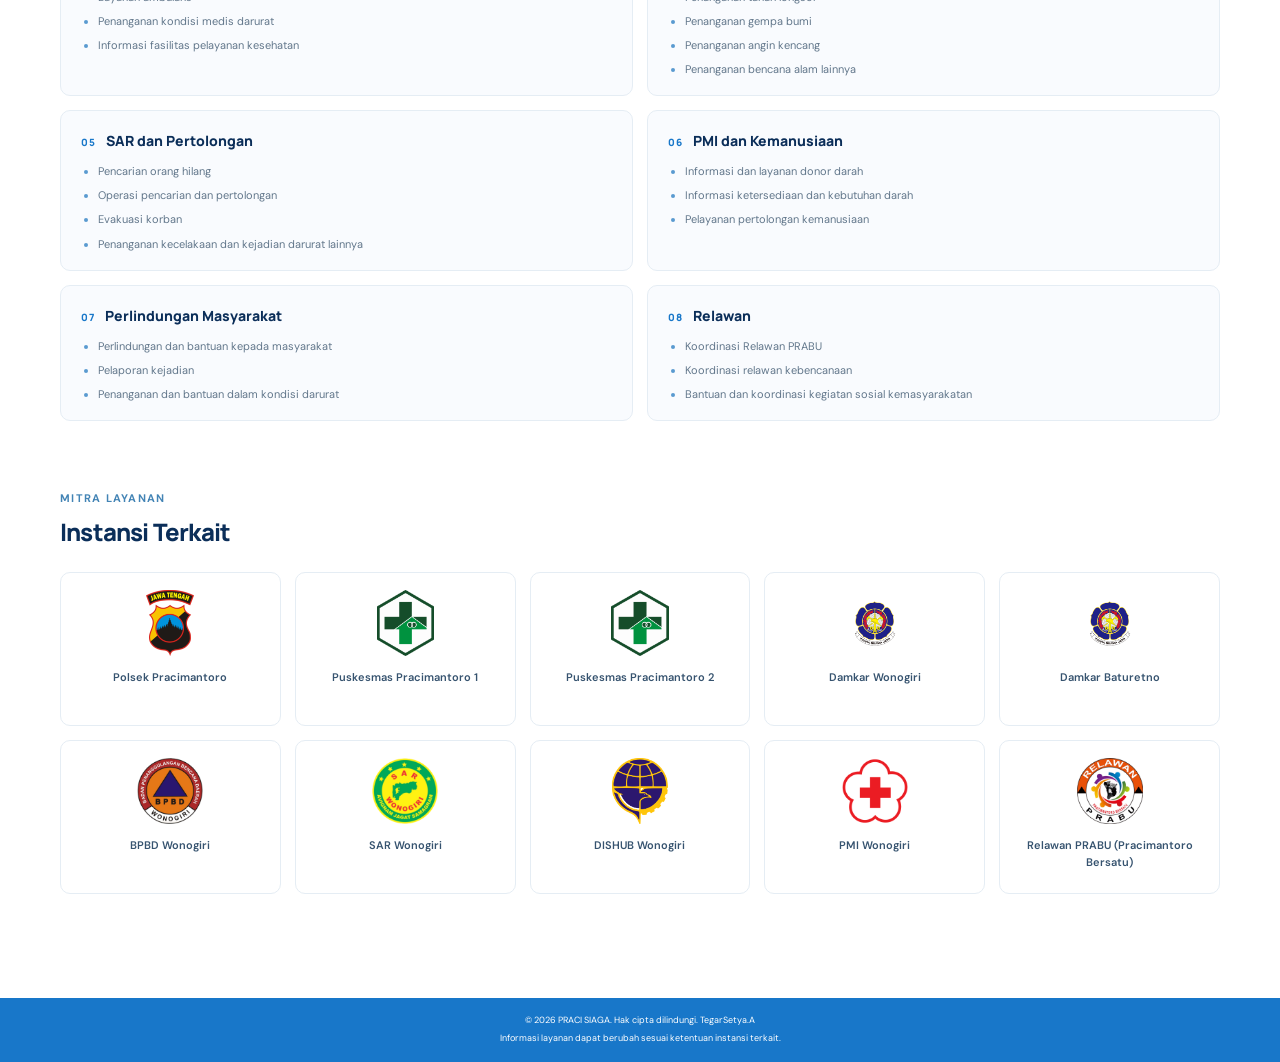
==== commit dc56b120: "Add Google Search Console verification tag Co-authored-by: Copilot <223556219+Copilot@users.noreply." ====
--- a/index.html
+++ b/index.html
@@ -4,6 +4,7 @@
     <meta charset="utf-8" />
     <meta name="viewport" content="width=device-width, initial-scale=1" />
     <meta name="theme-color" content="#0b2e59" />
+    <meta name="google-site-verification" content="3XAbHLkq53jaSS6EdIxBK-yme9j9o7eOcM0wpCHH6LY" />
     <meta
       name="description"
       content="Kenali PRACI SIAGA, aplikasi informasi dan akses cepat layanan darurat terintegrasi untuk masyarakat Kecamatan Pracimantoro, Kabupaten Wonogiri."
--- a/styles.css
+++ b/styles.css
@@ -144,7 +144,8 @@
 .download-copy .eyebrow { margin-bottom: 14px; color: #3379af; }
 .download-copy h2 { margin: 0 0 13px; color: var(--navy); font-family: var(--font-heading); font-size: clamp(26px,3vw,35px); font-weight: 800; letter-spacing: -1.3px; line-height: 1.25; }
 .download-copy > p:not(.eyebrow):not(.download-status) { max-width: 540px; margin: 0 0 19px; color: #61798e; font-size: 12px; line-height: 1.8; }
-.button-download { min-height: 44px; color: #fff; background: #7e9ab2; cursor: not-allowed; font-size: 11px; }
+.button-download { min-height: 44px; color: #fff; background: var(--navy); cursor: pointer; font-size: 11px; }
+.button-download:hover { background: var(--blue); transform: translateY(-2px); }
 .download-status { display: inline-flex; align-items: center; gap: 7px; margin: 13px 0 0 11px; color: #76899a; font-size: 10px; }
 .download-status span { color: #d9974e; font-size: 9px; }
 .download-brand { position: relative; z-index: 1; display: flex; flex-direction: column; align-items: center; gap: 11px; margin-right: 28px; }
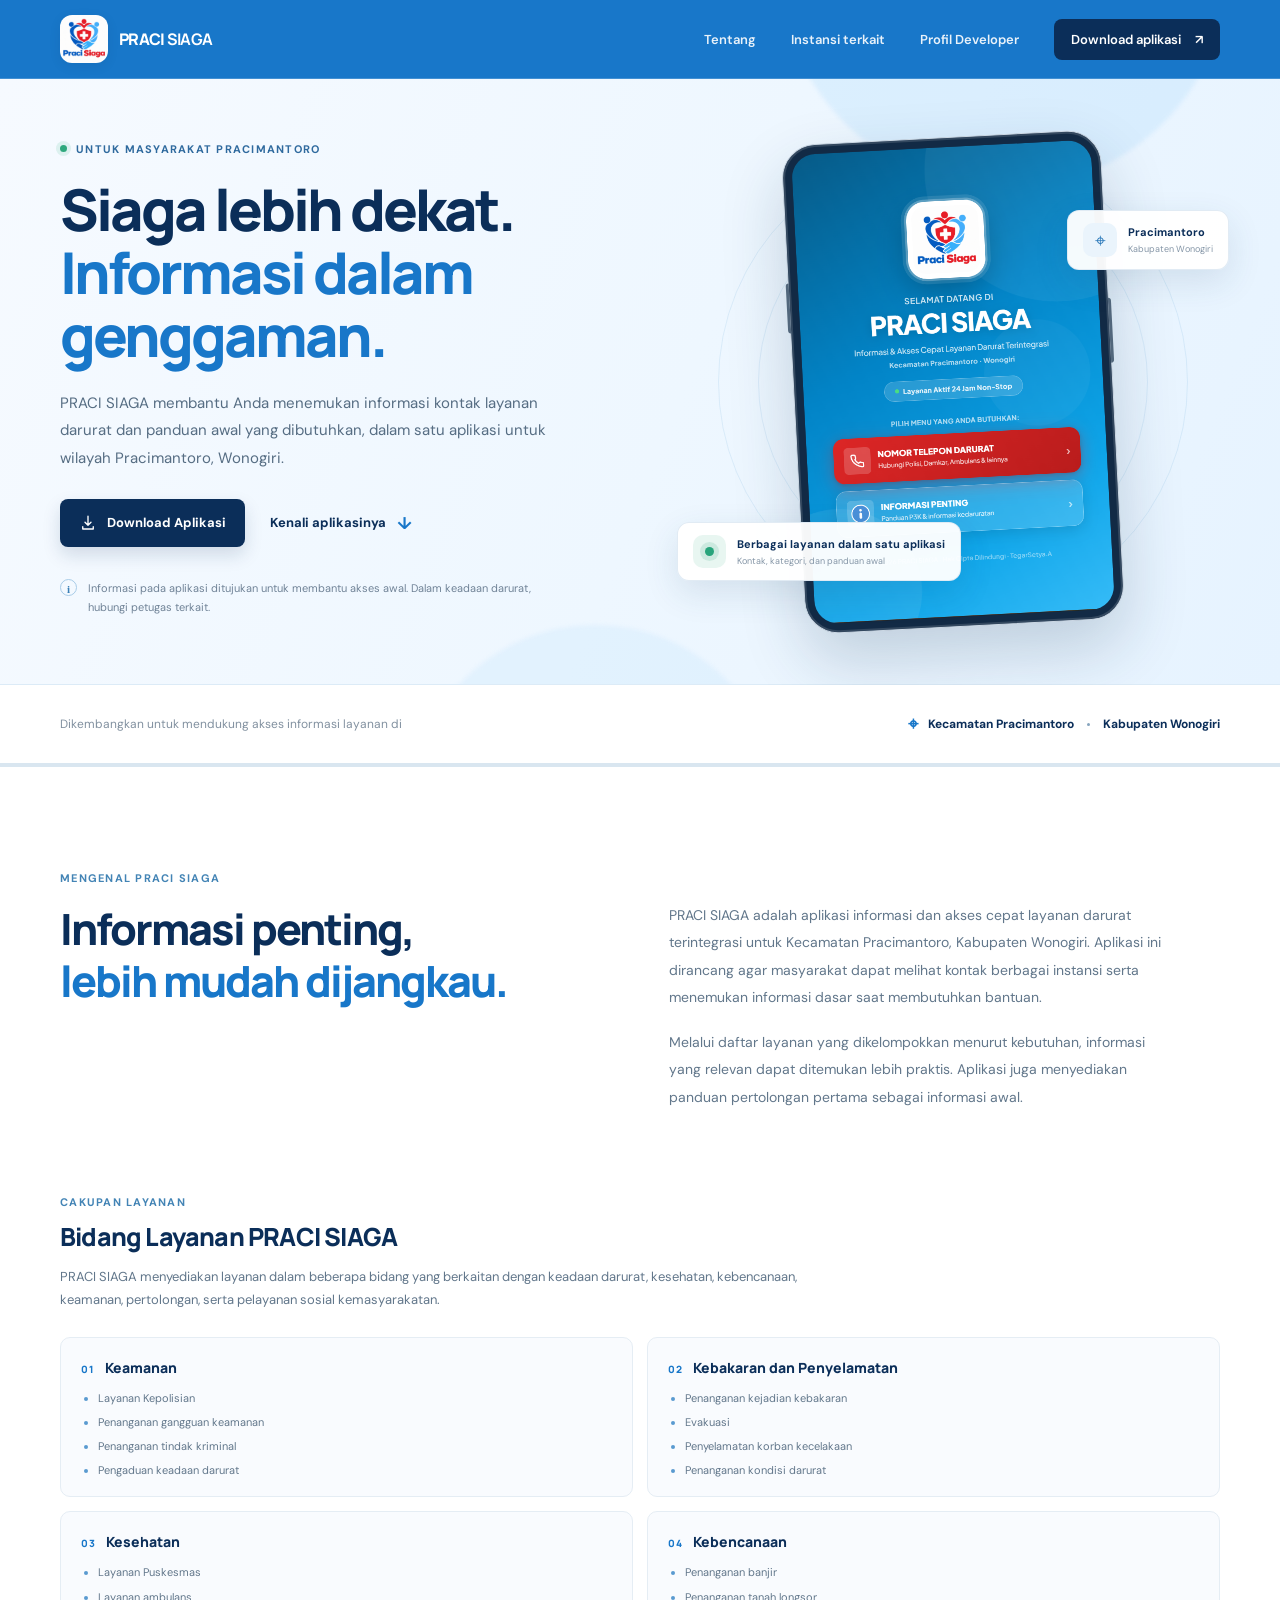
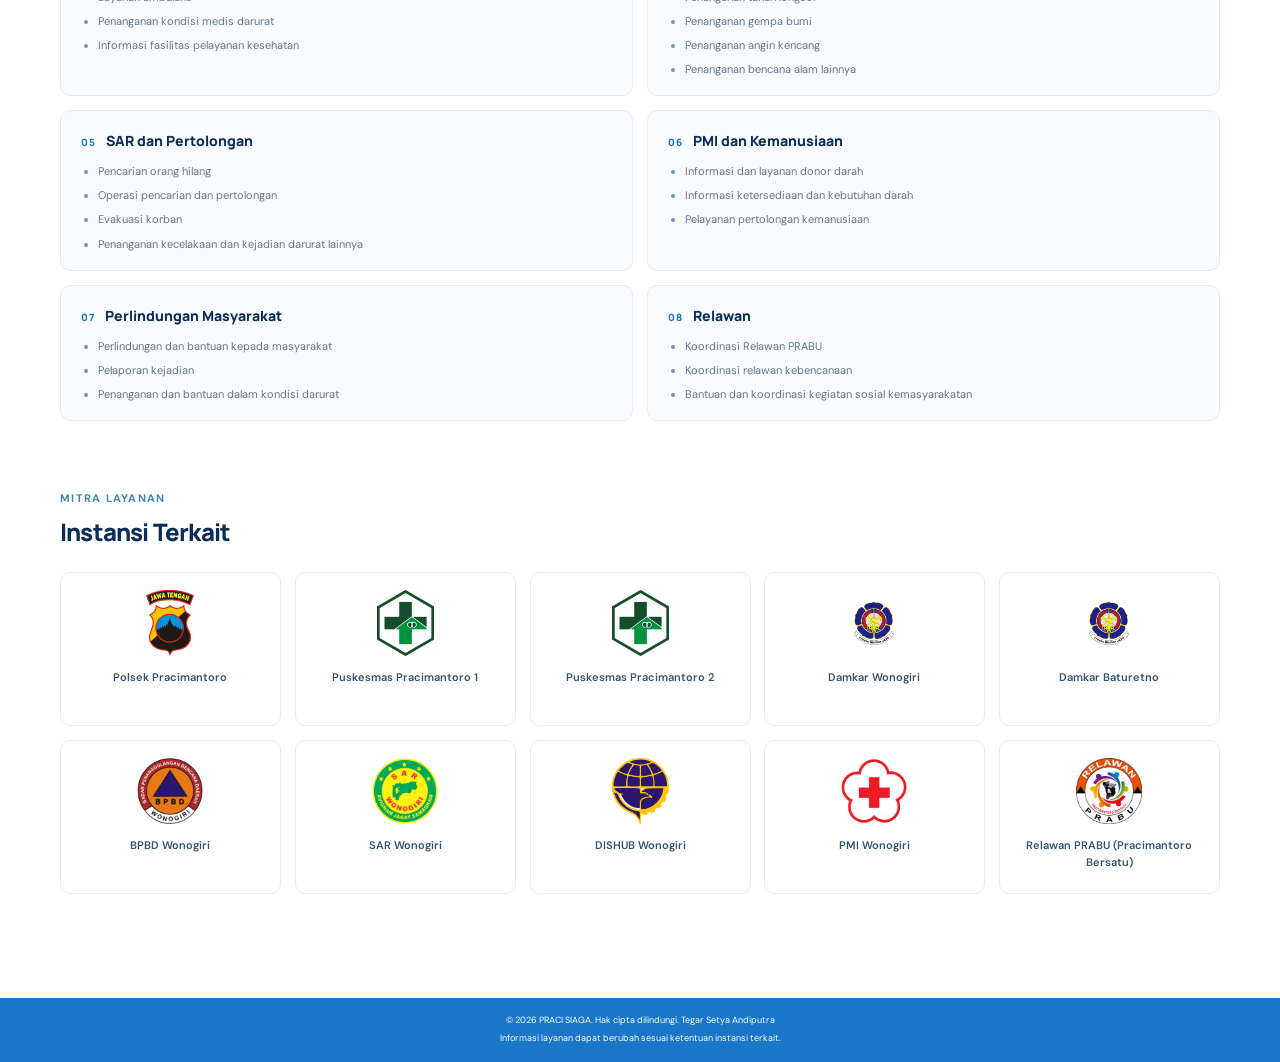
==== commit e48e89c1: "Update developer contact and copyright name Co-authored-by: Copilot <223556219+Copilot@users.noreply" ====
--- a/index.html
+++ b/index.html
@@ -225,7 +225,7 @@
 
     <footer class="site-footer">
       <div class="container footer-bottom">
-        <span>© 2026 PRACI SIAGA. Hak cipta dilindungi. TegarSetya.A</span>
+        <span>© 2026 PRACI SIAGA. Hak cipta dilindungi. Tegar Setya Andiputra</span>
         <span>Informasi layanan dapat berubah sesuai ketentuan instansi terkait.</span>
       </div>
     </footer>
--- a/styles.css
+++ b/styles.css
@@ -137,6 +137,10 @@
 .agency-grid { display: grid; grid-template-columns: repeat(5, minmax(0, 1fr)); gap: 14px; margin: 0; padding: 0; list-style: none; }
 .agency-card { display: flex; min-height: 154px; flex-direction: column; align-items: center; justify-content: flex-start; gap: 13px; padding: 17px 12px 15px; border: 1px solid #e5edf4; border-radius: 10px; background: #fff; color: #36536f; text-align: center; font-size: 11px; font-weight: 600; line-height: 1.55; }
 .agency-logo { display: block; width: 66px; height: 66px; flex: 0 0 66px; object-fit: contain; }
+@media (hover: hover) and (pointer: fine) and (prefers-reduced-motion: no-preference) {
+  .agency-card { transform: perspective(800px) translateY(0) rotateX(var(--agency-tilt-y, 0deg)) rotateY(var(--agency-tilt-x, 0deg)); transition: transform .2s ease, box-shadow .2s ease, border-color .2s ease; }
+  .agency-card:hover { transform: perspective(800px) translateY(-5px) rotateX(var(--agency-tilt-y, 0deg)) rotateY(var(--agency-tilt-x, 0deg)); border-color: #c5dff2; box-shadow: 0 16px 30px rgba(25,67,103,.16); }
+}
 
 .download-section { padding: 84px 0 75px; background: #fff; }
 .download-card { position: relative; display: flex; min-height: 300px; justify-content: space-between; align-items: center; padding: 45px 65px; overflow: hidden; border-radius: 14px; background: linear-gradient(110deg,#eaf5fe,#f3f9fe 65%,#e7f3fd); }
@@ -168,9 +172,11 @@
 .developer-page-main { background: #fff; }
 .developer-hero { padding: 65px 0; background: linear-gradient(112deg, #f6faff 0%, #eef7ff 53%, #e6f3ff 100%); }
 .developer-hero-layout { display: flex; align-items: center; gap: 32px; }
+.developer-hero-visuals { display: flex; flex: 0 0 auto; align-items: center; gap: 12px; }
 .developer-photo-trigger { width: 132px; height: 158px; flex: 0 0 132px; padding: 6px; overflow: hidden; border: 1px solid #d8e8f5; border-radius: 20px; background: rgba(255,255,255,.78); box-shadow: 0 14px 35px rgba(25,67,103,.15); cursor: zoom-in; }
 .developer-photo-trigger:focus-visible, .developer-photo-close:focus-visible { outline: 3px solid var(--blue); outline-offset: 3px; }
 .developer-photo { display: block; width: 100%; height: 100%; object-fit: cover; object-position: center 25%; border-radius: 14px; }
+.developer-logo { display: block; width: 132px; height: 158px; flex: 0 0 132px; padding: 6px; border: 1px solid #d8e8f5; border-radius: 20px; background: rgba(255,255,255,.78); box-shadow: 0 14px 35px rgba(25,67,103,.15); object-fit: contain; }
 .developer-photo-dialog { position: relative; max-width: min(90vw, 720px); max-height: 92vh; padding: 14px; overflow: visible; border: 1px solid rgba(255,255,255,.25); border-radius: 16px; background: #fff; box-shadow: 0 24px 80px rgba(0,0,0,.35); }
 .developer-photo-dialog[open] { display: grid; place-items: center; }
 .developer-photo-dialog::backdrop { background: rgba(5,19,34,.82); backdrop-filter: blur(4px); }
@@ -179,6 +185,8 @@
 .developer-intro .eyebrow { margin-bottom: 11px; }
 .developer-intro h1 { margin: 0; color: var(--navy); font-family: var(--font-heading); font-size: clamp(32px,4vw,46px); font-weight: 800; letter-spacing: -2px; line-height: 1.2; }
 .developer-role { margin: 10px 0 0; color: #4f6c85; font-size: 14px; font-weight: 600; }
+.developer-portfolio-link { width: fit-content; margin-top: 14px; }
+.developer-portfolio-link:focus-visible { outline: 3px solid var(--blue); outline-offset: 3px; }
 .developer-intro blockquote { margin: 19px 0 0; color: #58748d; font-size: 14px; font-style: italic; line-height: 1.7; }
 .developer-content { padding-top: 63px; padding-bottom: 72px; }
 .developer-section { margin-bottom: 48px; }
@@ -239,8 +247,10 @@
   .download-header-back { min-height: 38px; padding: 0 10px; font-size: 9px; }
   .developer-hero { padding: 44px 0; }
   .developer-hero-layout { align-items: flex-start; flex-direction: column; gap: 19px; }
+  .developer-hero-visuals { gap: 10px; }
   .developer-photo-trigger { width: 104px; height: 126px; flex-basis: 104px; border-radius: 16px; }
   .developer-photo-trigger img { border-radius: 11px; }
+  .developer-logo { width: 104px; height: 126px; flex-basis: 104px; border-radius: 16px; }
   .developer-role { font-size: 12px; line-height: 1.6; }
   .developer-intro blockquote { margin-top: 13px; font-size: 12px; }
   .developer-content { padding-top: 44px; padding-bottom: 52px; }
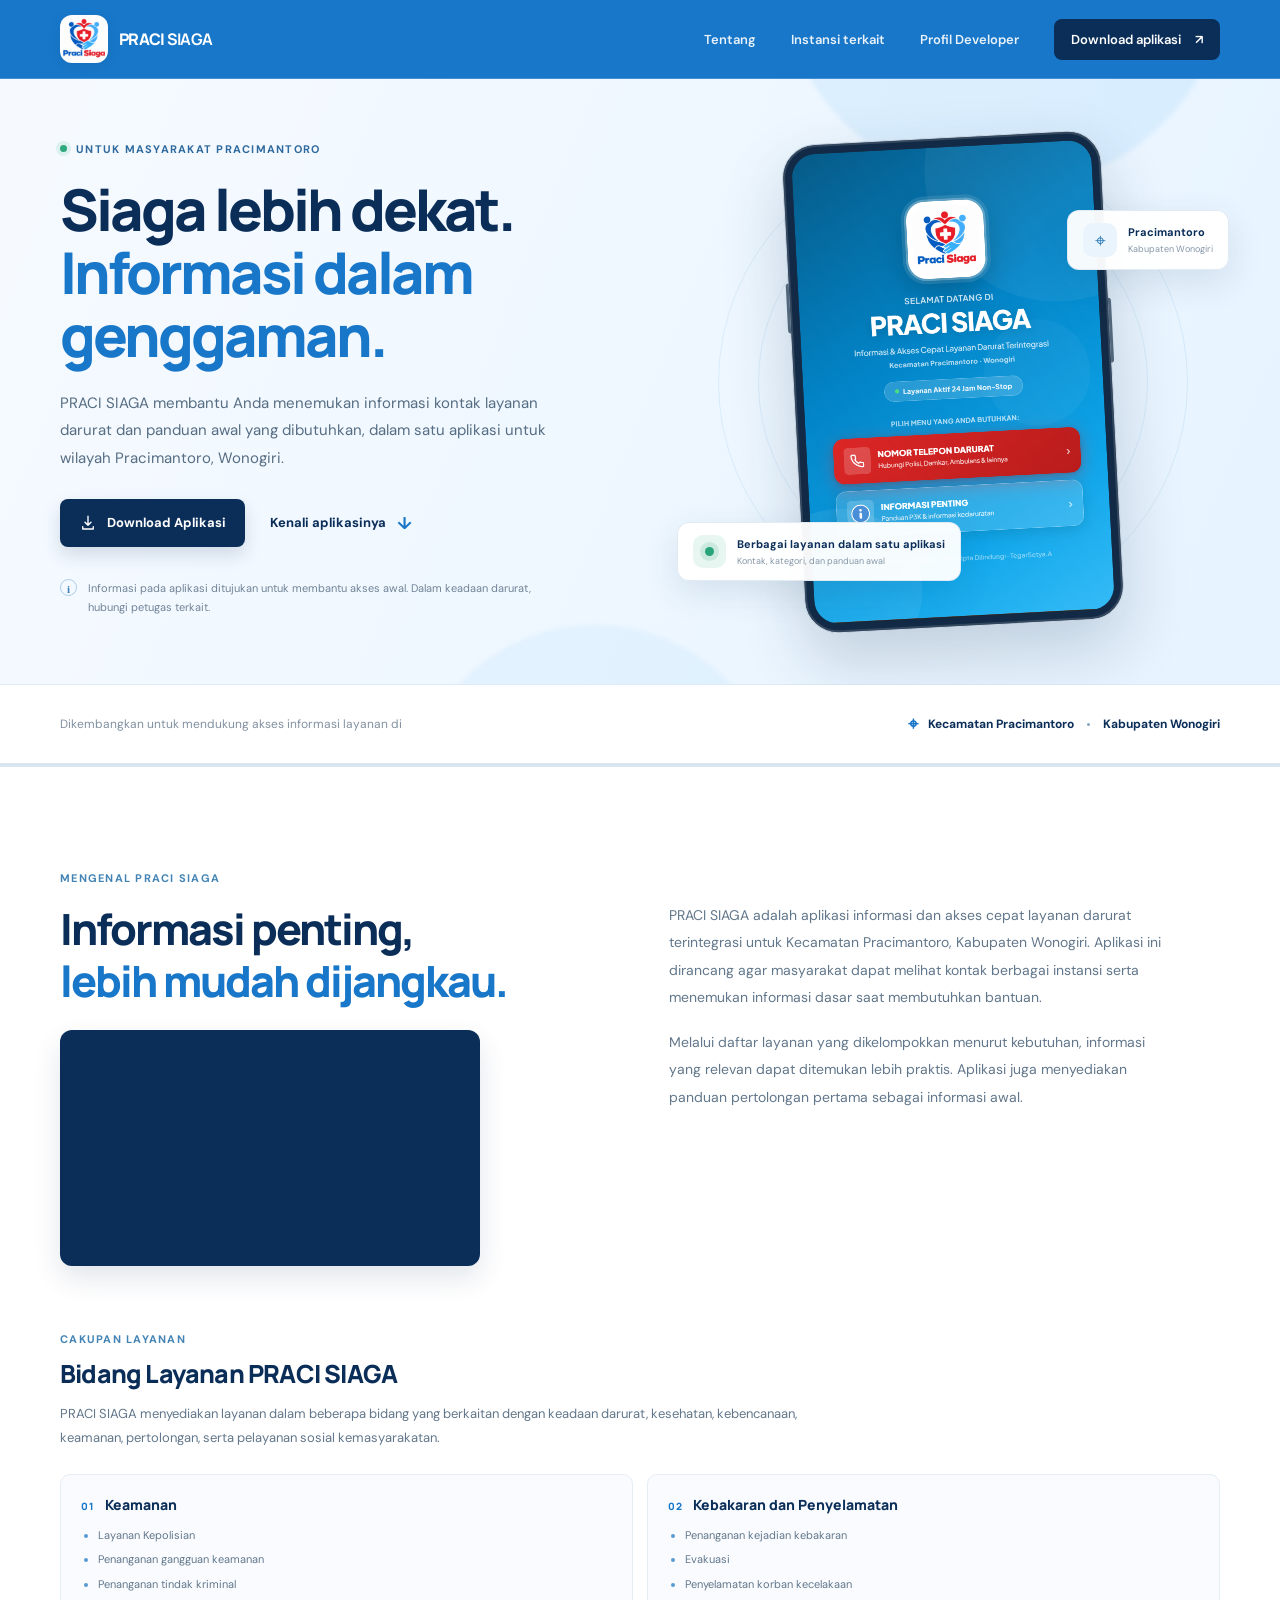
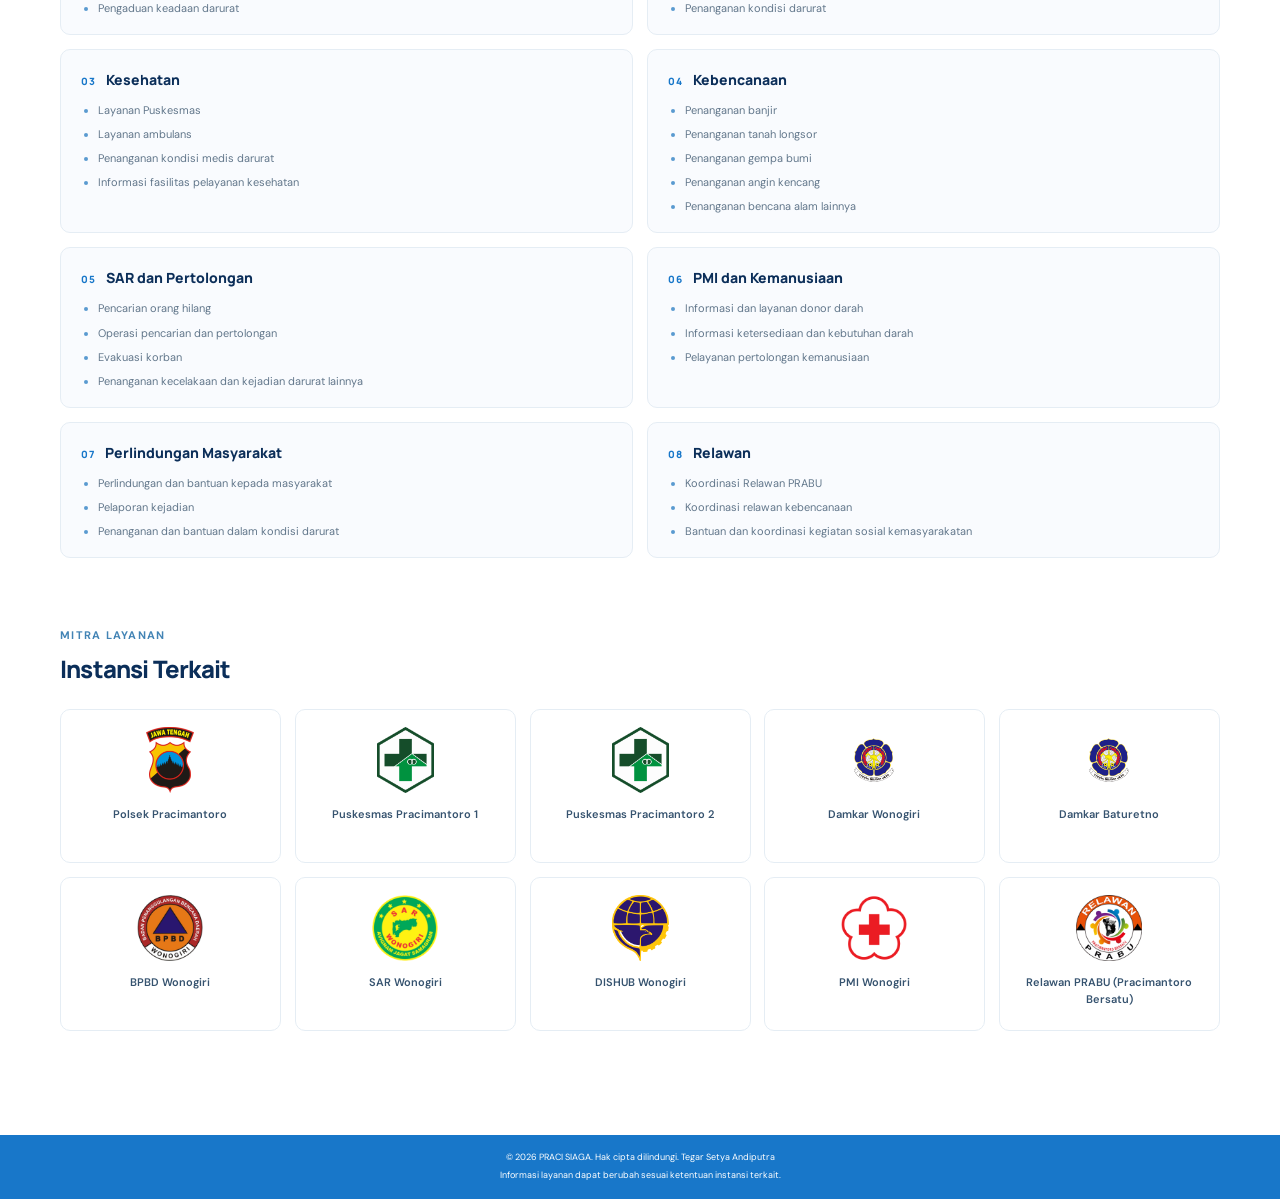
==== commit b4e79531: "Add smaller embedded YouTube video Co-authored-by: Copilot <223556219+Copilot@users.noreply.github.c" ====
--- a/index.html
+++ b/index.html
@@ -105,6 +105,16 @@
           <div class="section-heading">
             <p class="eyebrow eyebrow-light">Mengenal PRACI SIAGA</p>
             <h2>Informasi penting,<br /><span>lebih mudah dijangkau.</span></h2>
+            <div class="about-video">
+              <iframe
+                src="https://www.youtube.com/embed/TZM98ft9raw"
+                title="Video PRACI SIAGA"
+                loading="lazy"
+                referrerpolicy="strict-origin-when-cross-origin"
+                allow="accelerometer; autoplay; clipboard-write; encrypted-media; gyroscope; picture-in-picture; web-share"
+                allowfullscreen
+              ></iframe>
+            </div>
           </div>
           <div class="about-copy">
             <p>
--- a/styles.css
+++ b/styles.css
@@ -115,6 +115,8 @@
 .about-layout { display: grid; grid-template-columns: .95fr 1.05fr; gap: 110px; align-items: start; }
 .eyebrow-light { margin-bottom: 18px; color: #4384b5; }
 .section-heading h2 { margin: 0; color: var(--navy); font-family: var(--font-heading); font-size: clamp(32px,3.5vw,43px); font-weight: 800; letter-spacing: -2px; line-height: 1.2; }
+.about-video { width: 100%; max-width: 420px; margin-top: 24px; aspect-ratio: 16 / 9; overflow: hidden; border-radius: 12px; background: #0b2e59; box-shadow: 0 12px 28px rgba(11,46,89,.12); }
+.about-video iframe { display: block; width: 100%; height: 100%; border: 0; }
 .about-copy { max-width: 510px; padding-top: 31px; }
 .about-copy p { margin-bottom: 18px; color: #62778b; font-size: 14px; line-height: 1.95; }
 
